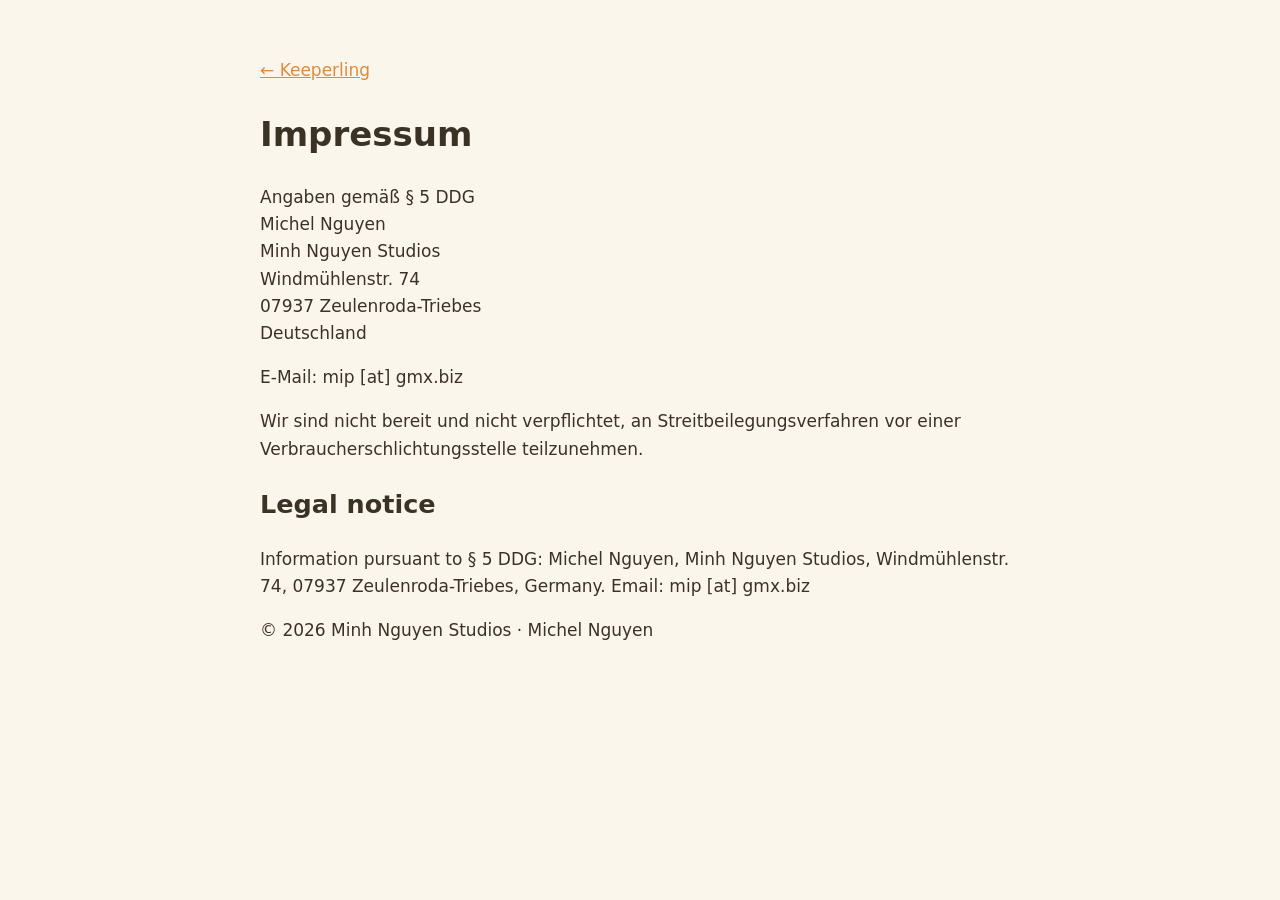
==== imprint.html @ fdaf38e3 "Keeperling Website: Startseite, Datenschutz, Impressum" ====
<!doctype html><html lang="de"><head><meta charset="utf-8"><meta name="viewport" content="width=device-width, initial-scale=1"><title>Impressum – Keeperling</title><style>:root{--bg:#fbf6ec;--fg:#3b3226;--a:#e08a3c}@media (prefers-color-scheme:dark){:root{--bg:#1f1b16;--fg:#f3ead9;--a:#f0a35e}}body{margin:0;background:var(--bg);color:var(--fg);font:17px/1.6 system-ui,sans-serif}main{max-width:760px;margin:0 auto;padding:40px 16px}a{color:var(--a)}</style></head><body><main><p><a href="index.html">← Keeperling</a></p>
<h1>Impressum</h1>
<p>Angaben gemäß § 5 DDG<br>Michel Nguyen<br>Minh Nguyen Studios<br>Windmühlenstr. 74<br>07937 Zeulenroda-Triebes<br>Deutschland</p>
<p>E-Mail: mip [at] gmx.biz</p>
<p>Wir sind nicht bereit und nicht verpflichtet, an Streitbeilegungsverfahren vor einer Verbraucherschlichtungsstelle teilzunehmen.</p>
<h2>Legal notice</h2>
<p>Information pursuant to § 5 DDG: Michel Nguyen, Minh Nguyen Studios, Windmühlenstr. 74, 07937 Zeulenroda-Triebes, Germany. Email: mip [at] gmx.biz</p>
<p>© 2026 Minh Nguyen Studios · Michel Nguyen</p></main></body></html>
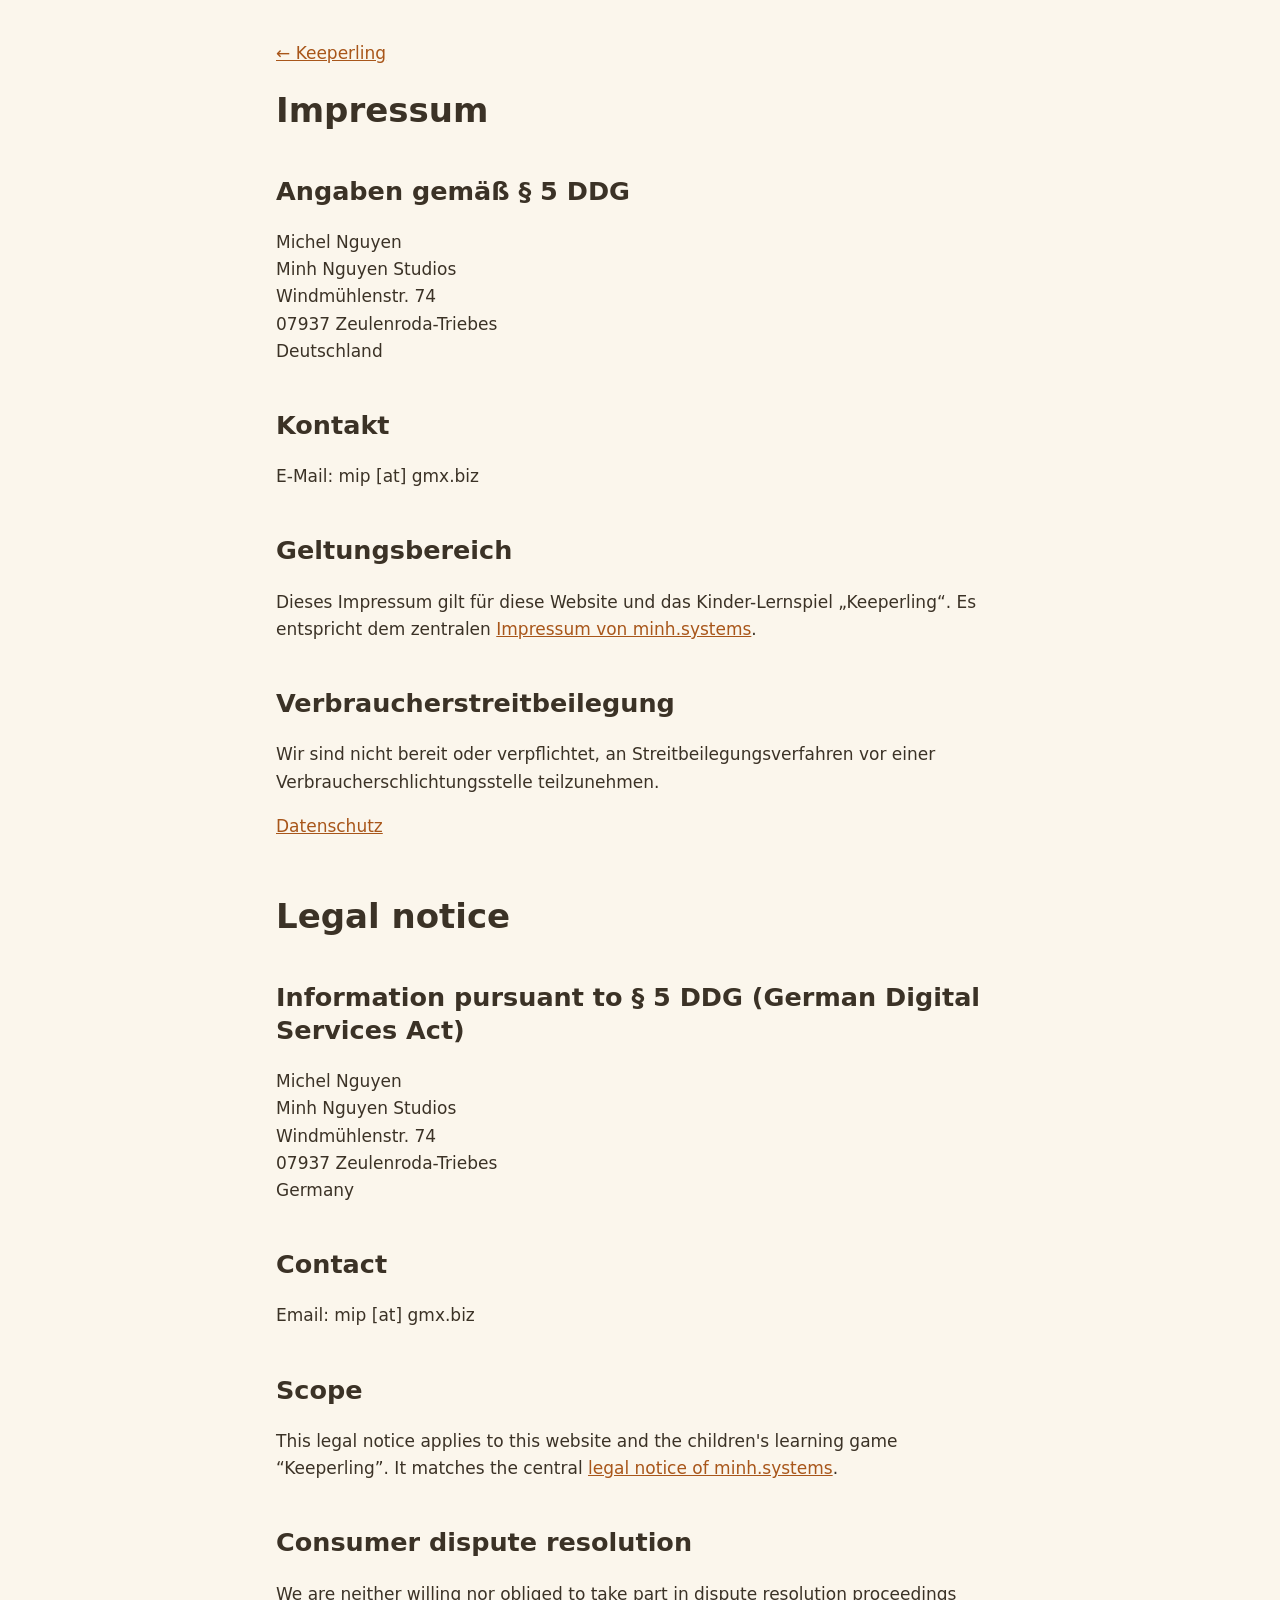
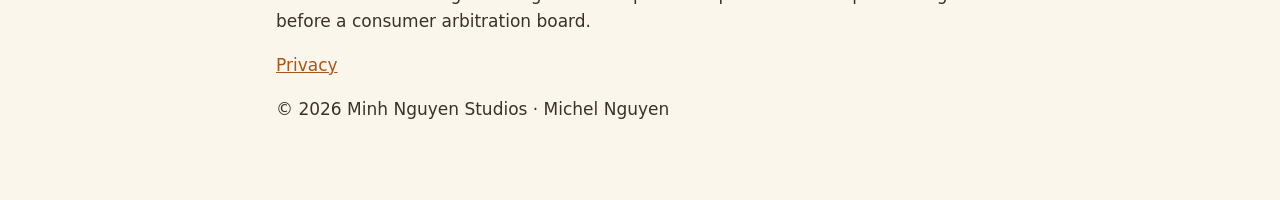
==== commit 203256e6: "Website: Screenshot-Galerie, Sprachförderung, Datenschutz und Impressum an Studio-Seiten angepasst" ====
--- a/imprint.html
+++ b/imprint.html
@@ -1,8 +1,34 @@
-<!doctype html><html lang="de"><head><meta charset="utf-8"><meta name="viewport" content="width=device-width, initial-scale=1"><title>Impressum – Keeperling</title><style>:root{--bg:#fbf6ec;--fg:#3b3226;--a:#e08a3c}@media (prefers-color-scheme:dark){:root{--bg:#1f1b16;--fg:#f3ead9;--a:#f0a35e}}body{margin:0;background:var(--bg);color:var(--fg);font:17px/1.6 system-ui,sans-serif}main{max-width:760px;margin:0 auto;padding:40px 16px}a{color:var(--a)}</style></head><body><main><p><a href="index.html">← Keeperling</a></p>
+<!doctype html>
+<html lang="de">
+<head>
+<meta charset="utf-8">
+<meta name="viewport" content="width=device-width, initial-scale=1">
+<meta name="color-scheme" content="light dark">
+<title>Impressum – Keeperling</title>
+<meta name="description" content="Impressum und Anbieterangaben für Keeperling.">
+<link rel="stylesheet" href="style.css">
+</head>
+<body><main class="doc"><p class="docnav"><a href="index.html">← Keeperling</a></p>
 <h1>Impressum</h1>
-<p>Angaben gemäß § 5 DDG<br>Michel Nguyen<br>Minh Nguyen Studios<br>Windmühlenstr. 74<br>07937 Zeulenroda-Triebes<br>Deutschland</p>
+<h2>Angaben gemäß § 5 DDG</h2>
+<p>Michel Nguyen<br>Minh Nguyen Studios<br>Windmühlenstr. 74<br>07937 Zeulenroda-Triebes<br>Deutschland</p>
+<h2>Kontakt</h2>
 <p>E-Mail: mip [at] gmx.biz</p>
-<p>Wir sind nicht bereit und nicht verpflichtet, an Streitbeilegungsverfahren vor einer Verbraucherschlichtungsstelle teilzunehmen.</p>
-<h2>Legal notice</h2>
-<p>Information pursuant to § 5 DDG: Michel Nguyen, Minh Nguyen Studios, Windmühlenstr. 74, 07937 Zeulenroda-Triebes, Germany. Email: mip [at] gmx.biz</p>
+<h2>Geltungsbereich</h2>
+<p>Dieses Impressum gilt für diese Website und das Kinder-Lernspiel „Keeperling“. Es entspricht dem zentralen <a href="https://minh.systems/impressum/">Impressum von minh.systems</a>.</p>
+<h2>Verbraucherstreitbeilegung</h2>
+<p>Wir sind nicht bereit oder verpflichtet, an Streitbeilegungsverfahren vor einer Verbraucherschlichtungsstelle teilzunehmen.</p>
+<p><a href="privacy.html">Datenschutz</a></p>
+<h1 lang="en" style="margin-top:56px;display:block">Legal notice</h1>
+<div lang="en" style="display:block">
+<h2>Information pursuant to § 5 DDG (German Digital Services Act)</h2>
+<p>Michel Nguyen<br>Minh Nguyen Studios<br>Windmühlenstr. 74<br>07937 Zeulenroda-Triebes<br>Germany</p>
+<h2>Contact</h2>
+<p>Email: mip [at] gmx.biz</p>
+<h2>Scope</h2>
+<p>This legal notice applies to this website and the children's learning game “Keeperling”. It matches the central <a href="https://minh.systems/impressum/">legal notice of minh.systems</a>.</p>
+<h2>Consumer dispute resolution</h2>
+<p>We are neither willing nor obliged to take part in dispute resolution proceedings before a consumer arbitration board.</p>
+<p><a href="privacy.html">Privacy</a></p>
+</div>
 <p>© 2026 Minh Nguyen Studios · Michel Nguyen</p></main></body></html>
--- a/style.css
+++ b/style.css
@@ -0,0 +1,28 @@
+:root{--bg:#fbf6ec;--fg:#3b3226;--muted:#7a6a55;--accent:#e08a3c;--link:#a8561a;--card:#fff;--line:#eadfcc;--hero:#fff1dc}
+@media (prefers-color-scheme:dark){:root{--bg:#1f1b16;--fg:#f3ead9;--muted:#bfae93;--accent:#f0a35e;--link:#f0a35e;--card:#2a251e;--line:#3d352b;--hero:#2e261b}}
+*{box-sizing:border-box}
+body{margin:0;background:var(--bg);color:var(--fg);font:17px/1.6 system-ui,-apple-system,"Segoe UI",sans-serif}
+main{max-width:960px;margin:0 auto;padding:32px 16px 60px}
+main.doc{max-width:760px;padding-top:40px}
+a{color:var(--link)}
+img{max-width:100%;height:auto}
+h1{line-height:1.2}h2{margin-top:44px;line-height:1.3}
+.top{display:flex;justify-content:flex-end;font-size:.95rem}
+.top a,.langbtn{color:var(--link);background:none;border:1px solid var(--line);border-radius:999px;padding:4px 14px;font:inherit;cursor:pointer;text-decoration:none}
+.hero{background:var(--hero);border:1px solid var(--line);border-radius:24px;padding:28px 24px;margin:16px 0 8px}
+.hero h1{font-size:2.8rem;margin:0}
+.hero p{font-size:1.2rem;color:var(--muted);margin:.4rem 0 0}
+.soon{display:inline-block;margin-top:16px;padding:6px 16px;border-radius:999px;background:var(--accent);color:#2a1a08;font-weight:600;font-size:1rem}
+.grid{display:grid;grid-template-columns:repeat(auto-fit,minmax(210px,1fr));gap:16px;margin:28px 0}
+.card{background:var(--card);border:1px solid var(--line);border-radius:18px;padding:18px}
+.card h3{margin:0 0 6px}
+.gallery{display:grid;grid-template-columns:repeat(auto-fill,minmax(280px,1fr));gap:16px;margin:20px 0;padding:0;list-style:none}
+.gallery figure{margin:0;background:var(--card);border:1px solid var(--line);border-radius:18px;overflow:hidden}
+.gallery img{display:block;width:100%;aspect-ratio:1200/899;object-fit:cover}
+.gallery figcaption{padding:10px 14px;font-size:.95rem;color:var(--muted)}
+.checks{padding-left:1.2em}.checks li{margin:.3rem 0}
+footer{border-top:1px solid var(--line);margin-top:48px;padding-top:16px;color:var(--muted);font-size:.95rem}
+footer p{margin:.4rem 0}
+.docnav{margin:0 0 8px}
+[lang=en]:not(html){display:none}body.en [lang=de]:not(html){display:none}body.en [lang=en]:not(html){display:block}
+body.en span[lang=en],body.en a[lang=en]{display:inline}
